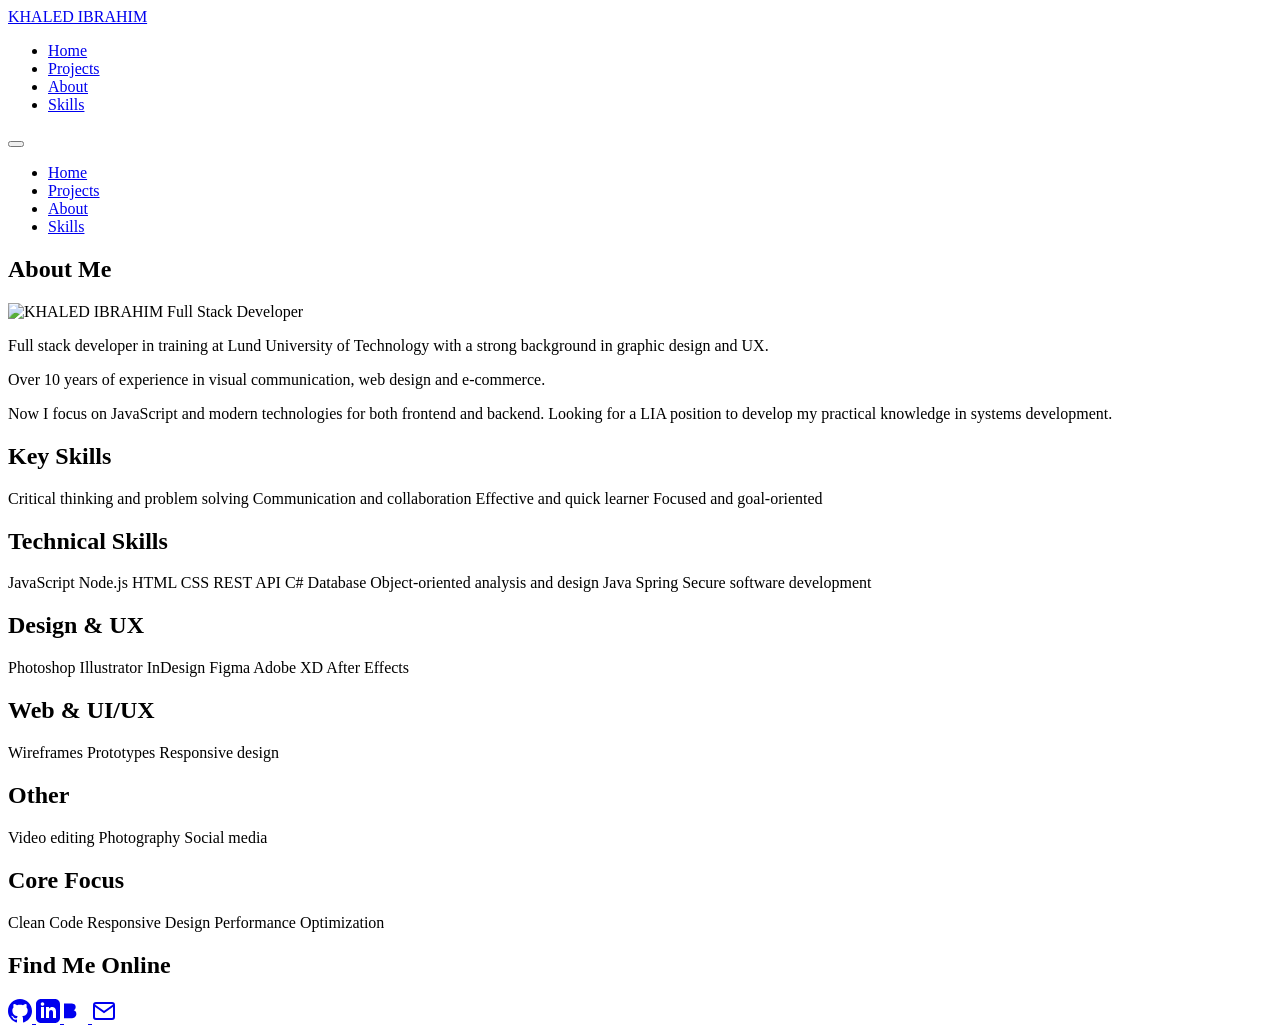
==== about.html @ cddbf92d "Add about.html with personal information" ====
<!DOCTYPE html>
<html lang="en">
<head>
  <meta charset="UTF-8" />
  <meta name="viewport" content="width=device-width, initial-scale=1.0" />
  <meta name="theme-color" content="#faf8f5" />
  <title>About | KHALED IBRAHIM</title>
  <meta name="description" content="Learn more about KHALED IBRAHIM, the creator behind the content." />
  <link rel="preconnect" href="https://fonts.googleapis.com" />
  <link rel="preconnect" href="https://fonts.gstatic.com" crossorigin />
  <link href="https://fonts.googleapis.com/css2?family=DM+Sans:wght@400;500;600;700&family=DM+Serif+Display&display=swap" rel="stylesheet" />
  <link rel="stylesheet" href="css/styles.css" />
</head>
<body>

  <header class="header">
    <nav class="container header__inner">
      <a href="index.html" class="header__logo font-serif">KHALED IBRAHIM</a>

    <!-- Desktop nav -->
<ul class="nav-desktop">
  <li><a href="index.html">Home</a></li>
  <li><a href="projects.html" class="active">Projects</a></li>
  <li><a href="about.html">About</a></li>
  <li><a href="skills.html">Skills</a></li>
</ul>

      <button class="hamburger" id="hamburger" aria-label="Open menu" aria-expanded="false">
        <span></span><span></span><span></span>
      </button>
    </nav>
    <div class="mobile-menu" id="mobile-menu">
     <!-- Mobile menu -->
<ul class="mobile-menu__list">
  <li><a href="index.html">Home</a></li>
  <li><a href="projects.html"class="active">Projects</a></li>
  <li><a href="about.html">About</a></li>
  <li><a href="skills.html">Skills</a></li>
</ul>
    </div>
  </header>

  <main>
    <section class="about-section">
      <div class="container">

        <header class="page-header">
          <h1 class="page-header__title font-serif">About Me</h1>
        </header>

        <div class="about__content">
          
          <div class="about__photo">
            <img src="images/about-photo.jpg" alt="KHALED IBRAHIM Full Stack Developer" />
          </div>

          <div class="about__bio">

            <p>
              Full stack developer in training at Lund University of Technology with a strong background in graphic design and UX.
            </p>

            <p>
              Over 10 years of experience in visual communication, web design and e-commerce.
            </p>

            <p>
              Now I focus on JavaScript and modern technologies for both frontend and backend. Looking for a LIA position to develop my practical knowledge in systems development.
            </p>

            <h2 class="about__label">Key Skills</h2>
            <div class="about__tags">
              <span class="about__tag">Critical thinking and problem solving</span>
              <span class="about__tag">Communication and collaboration</span>
              <span class="about__tag">Effective and quick learner</span>
              <span class="about__tag">Focused and goal-oriented</span>
            </div>

            <h2 class="about__label">Technical Skills</h2>
            <div class="about__tags">
              <span class="about__tag">JavaScript</span>
              <span class="about__tag">Node.js</span>
              <span class="about__tag">HTML</span>
              <span class="about__tag">CSS</span>
              <span class="about__tag">REST API</span>
              <span class="about__tag">C#</span>
              <span class="about__tag">Database</span>
              <span class="about__tag">Object-oriented analysis and design</span>
              <span class="about__tag">Java Spring</span>
              <span class="about__tag">Secure software development</span>
            </div>

            <h2 class="about__label">Design & UX</h2>
            <div class="about__tags">
              <span class="about__tag">Photoshop</span>
              <span class="about__tag">Illustrator</span>
              <span class="about__tag">InDesign</span>
              <span class="about__tag">Figma</span>
              <span class="about__tag">Adobe XD</span>
              <span class="about__tag">After Effects</span>
            </div>

            <h2 class="about__label">Web & UI/UX</h2>
            <div class="about__tags">
              <span class="about__tag">Wireframes</span>
              <span class="about__tag">Prototypes</span>
              <span class="about__tag">Responsive design</span>
            </div>

            <h2 class="about__label">Other</h2>
            <div class="about__tags">
              <span class="about__tag">Video editing</span>
              <span class="about__tag">Photography</span>
              <span class="about__tag">Social media</span>
            </div>

            <h2 class="about__label">Core Focus</h2>
            <div class="about__tags">
              <span class="about__tag">Clean Code</span>
              <span class="about__tag">Responsive Design</span>
              <span class="about__tag">Performance Optimization</span>
            </div>

            <h2 class="about__label">Find Me Online</h2>

            <div class="social-links">
              
              <!-- GitHub -->
              <a href="https://github.com/Kheldawy" target="_blank" rel="noopener noreferrer" aria-label="GitHub">
                <!-- SVG kept exactly as provided -->
                <svg width="24" height="24" viewBox="0 0 24 24" fill="currentColor">
                  <path d="M12 0c-6.626 0-12 5.373-12 12 0 5.302 3.438 9.8 8.207 11.387.599.111.793-.261.793-.577v-2.234c-3.338.726-4.033-1.416-4.033-1.416-.546-1.387-1.333-1.756-1.333-1.756-1.089-.745.083-.729.083-.729 1.205.084 1.839 1.237 1.839 1.237 1.07 1.834 2.807 1.304 3.492.997.107-.775.418-1.305.762-1.604-2.665-.305-5.467-1.334-5.467-5.931 0-1.311.469-2.381 1.236-3.221-.124-.303-.535-1.524.117-3.176 0 0 1.008-.322 3.301 1.23.957-.266 1.983-.399 3.003-.404 1.02.005 2.047.138 3.006.404 2.291-1.552 3.297-1.23 3.297-1.23.653 1.653.242 2.874.118 3.176.77.84 1.235 1.911 1.235 3.221 0 4.609-2.807 5.624-5.479 5.921.43.372.823 1.102.823 2.222v3.293c0 .319.192.694.801.576 4.765-1.589 8.199-6.086 8.199-11.386 0-6.627-5.373-12-12-12z"/>
                </svg>
              </a>

              <!-- LinkedIn -->
              <a href="https://www.linkedin.com/in/khaled-abdo/" target="_blank" rel="noopener noreferrer" aria-label="LinkedIn">
                <svg width="24" height="24" viewBox="0 0 24 24" fill="currentColor">
                  <path d="M19 0h-14c-2.761 0-5 2.239-5 5v14c0 2.761 2.239 5 5 5h14c2.762 0 5-2.239 5-5v-14c0-2.761-2.238-5-5-5zm-11 19h-3v-11h3v11zm-1.5-12.268c-.966 0-1.75-.79-1.75-1.764s.784-1.764 1.75-1.764 1.75.79 1.75 1.764-.783 1.764-1.75 1.764zm13.5 12.268h-3v-5.604c0-3.368-4-3.113-4 0v5.604h-3v-11h3v1.765c1.396-2.586 7-2.777 7 2.476v6.759z"/>
                </svg>
              </a>

              <!-- Behance -->
              <a href="https://www.behance.net/km911" target="_blank" rel="noopener noreferrer" aria-label="Behance">
                <svg width="24" height="24" fill="currentColor" viewBox="0 0 16 16">
                  <path d="M4.654 3c.461 0 .887.035 1.278.14.39.07.711.216.996.391s.497.426.641.747c.14.32.216.711.216 1.137 0 .496-.106.922-.356 1.242-.215.32-.566.606-.997.817.606.176 1.067.496 1.348.922s.461.957.461 1.563c0 .496-.105.922-.285 1.278a2.3 2.3 0 0 1-.782.887c-.32.215-.711.39-1.137.496a5.3 5.3 0 0 1-1.278.176L0 12.803V3z"/>
                </svg>
              </a>

              <!-- Email -->
              <a href="mailto:khaled.abdo11@gmail.com" aria-label="Email">
                <svg width="24" height="24" viewBox="0 0 24 24" fill="none" stroke="currentColor" stroke-width="2">
                  <path d="M4 4h16c1.1 0 2 .9 2 2v12c0 1.1-.9 2-2 2H4c-1.1 0-2-.9-2-2V6c0-1.1.9-2 2-2z"></path>
                  <polyline points="22,6 12,13 2,6"></polyline>
                </svg>
              </a>

            </div>

          </div>
        </div>

      </div>
    </section>
  </main>

  <script src="js/main.js"></script>
</body>
</html>
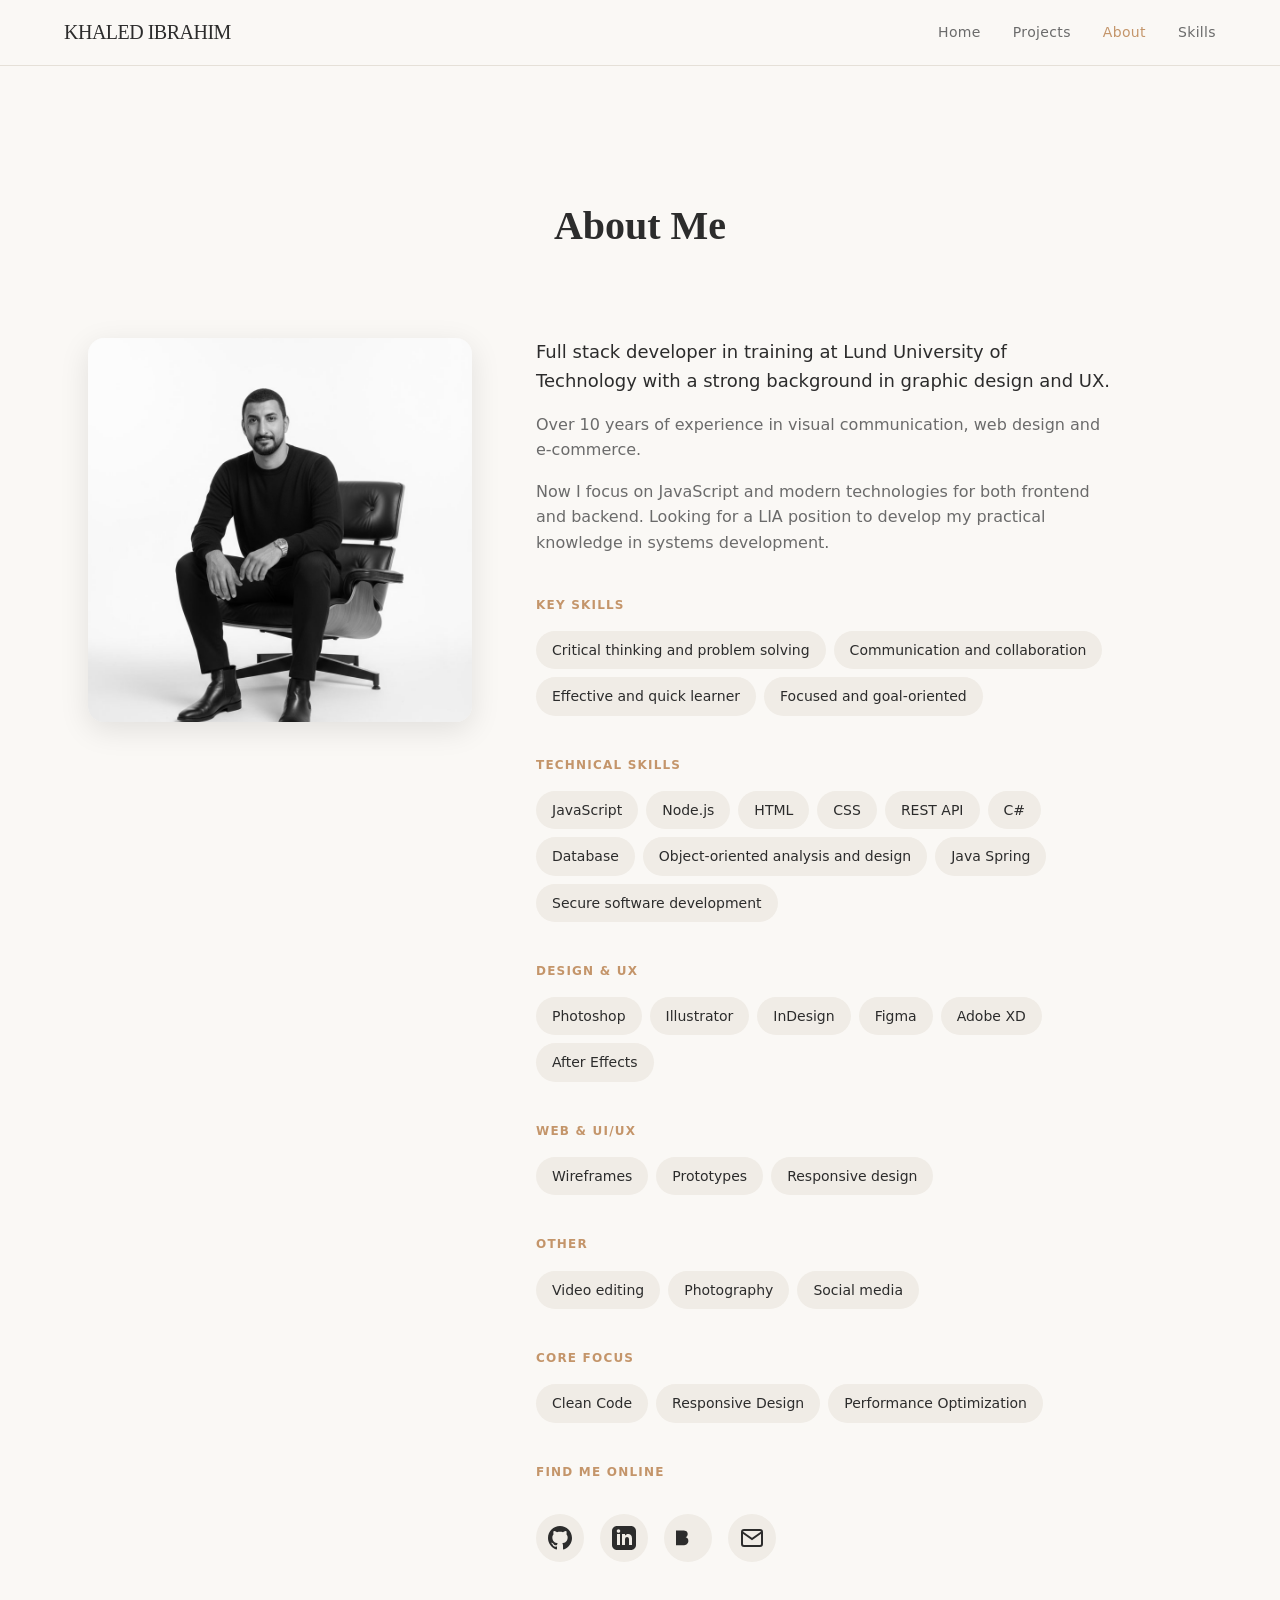
==== commit 2e5602f2: "Initial commit from local portfolio" ====
--- a/about.html
+++ b/about.html
@@ -166,4 +166,4 @@
 
   <script src="js/main.js"></script>
 </body>
-</html>
+</html>
--- a/css/styles.css
+++ b/css/styles.css
@@ -0,0 +1,845 @@
+/* ============================
+   CSS Custom Properties
+   ============================ */
+   :root {
+    --bg: #faf8f5;
+    --fg: #2c2c2c;
+    --card: #ffffff;
+    --card-fg: #2c2c2c;
+    --primary: #2c2c2c;
+    --primary-fg: #faf8f5;
+    --secondary: #f0ece6;
+    --secondary-fg: #2c2c2c;
+    --muted: #6b6b6b;
+    --accent: #c4956a;
+    --accent-fg: #ffffff;
+    --border: #e5e0d8;
+    --radius: 0.75rem;
+    --font-sans: 'DM Sans', system-ui, -apple-system, sans-serif;
+    --font-serif: 'DM Serif Display', Georgia, serif;
+  }
+  
+  /* ============================
+     Reset & Base
+     ============================ */
+  *,
+  *::before,
+  *::after {
+    margin: 0;
+    padding: 0;
+    box-sizing: border-box;
+  }
+  
+  html {
+    scroll-behavior: smooth;
+    -webkit-text-size-adjust: 100%;
+  }
+  
+  body {
+    font-family: var(--font-sans);
+    background: var(--bg);
+    color: var(--fg);
+    line-height: 1.6;
+    -webkit-font-smoothing: antialiased;
+    -moz-osx-font-smoothing: grayscale;
+  }
+  
+  img {
+    display: block;
+    max-width: 100%;
+    height: auto;
+  }
+  
+  a {
+    color: inherit;
+    text-decoration: none;
+  }
+  
+  button {
+    font-family: inherit;
+    cursor: pointer;
+    border: none;
+    background: none;
+  }
+  
+  ul, ol {
+    list-style: none;
+  }
+  
+  /* ============================
+     Typography
+     ============================ */
+  .font-serif {
+    font-family: var(--font-serif);
+  }
+  
+  .text-balance {
+    text-wrap: balance;
+  }
+  
+  /* ============================
+     Layout Utilities
+     ============================ */
+  .container {
+    width: 100%;
+    max-width: 1152px;
+    margin: 0 auto;
+    padding: 0 1.5rem;
+  }
+  
+  .sr-only {
+    position: absolute;
+    width: 1px;
+    height: 1px;
+    padding: 0;
+    margin: -1px;
+    overflow: hidden;
+    clip: rect(0, 0, 0, 0);
+    white-space: nowrap;
+    border-width: 0;
+  }
+  
+  /* ============================
+     Header / Navbar
+     ============================ */
+  .header {
+    position: sticky;
+    top: 0;
+    z-index: 50;
+    background: rgba(250, 248, 245, 0.92);
+    backdrop-filter: blur(12px);
+    -webkit-backdrop-filter: blur(12px);
+    border-bottom: 1px solid var(--border);
+  }
+  
+  .header__inner {
+    display: flex;
+    align-items: center;
+    justify-content: space-between;
+    padding: 1rem 0;
+  }
+  
+  .header__logo {
+    font-family: var(--font-serif);
+    font-size: 1.25rem;
+    letter-spacing: -0.025em;
+    color: var(--fg);
+    transition: opacity 0.2s;
+  }
+  
+  .header__logo:hover {
+    opacity: 0.7;
+  }
+  
+  .nav-desktop {
+    display: none;
+    align-items: center;
+    gap: 2rem;
+  }
+  
+  .nav-desktop a {
+    font-size: 0.875rem;
+    font-weight: 500;
+    letter-spacing: 0.025em;
+    color: var(--muted);
+    transition: color 0.2s;
+  }
+  
+  .nav-desktop a:hover,
+  .nav-desktop a.active {
+    color: var(--accent);
+  }
+  
+  /* Hamburger */
+  .hamburger {
+    display: flex;
+    flex-direction: column;
+    gap: 6px;
+    padding: 4px;
+  }
+  
+  .hamburger span {
+    display: block;
+    width: 24px;
+    height: 2px;
+    background: var(--fg);
+    transition: all 0.3s;
+    border-radius: 2px;
+  }
+  
+  .hamburger.open span:nth-child(1) {
+    transform: translateY(8px) rotate(45deg);
+  }
+  
+  .hamburger.open span:nth-child(2) {
+    opacity: 0;
+  }
+  
+  .hamburger.open span:nth-child(3) {
+    transform: translateY(-8px) rotate(-45deg);
+  }
+  
+  /* Mobile menu */
+  .mobile-menu {
+    max-height: 0;
+    overflow: hidden;
+    transition: max-height 0.3s ease, border-color 0.3s;
+    border-bottom: 1px solid transparent;
+    background: var(--bg);
+  }
+  
+  .mobile-menu.open {
+    max-height: 320px;
+    border-bottom-color: var(--border);
+  }
+  
+  .mobile-menu__list {
+    display: flex;
+    flex-direction: column;
+    gap: 0.25rem;
+    padding: 0 1.5rem 1.5rem;
+  }
+  
+  .mobile-menu__list a {
+    display: block;
+    padding: 0.75rem 1rem;
+    border-radius: 0.5rem;
+    font-size: 0.875rem;
+    font-weight: 500;
+    color: var(--muted);
+    transition: all 0.2s;
+  }
+  
+  .mobile-menu__list a:hover,
+  .mobile-menu__list a.active {
+    background: var(--secondary);
+    color: var(--accent);
+  }
+  
+  /* ============================
+     Hero Section
+     ============================ */
+  .hero {
+    padding: 5rem 0;
+  }
+  
+  .hero__inner {
+    display: flex;
+    flex-direction: column;
+    align-items: center;
+    gap: 3rem;
+  }
+  
+  .hero__text {
+    text-align: center;
+    flex: 1;
+  }
+  
+  .hero__title {
+    font-family: var(--font-serif);
+    font-size: 2.5rem;
+    line-height: 1.15;
+    color: var(--fg);
+    text-wrap: balance;
+  }
+  
+  .hero__desc {
+    margin-top: 1.5rem;
+    max-width: 32rem;
+    font-size: 1.125rem;
+    line-height: 1.7;
+    color: var(--muted);
+    margin-left: auto;
+    margin-right: auto;
+  }
+  
+  .hero__actions {
+    display: flex;
+    flex-wrap: wrap;
+    align-items: center;
+    justify-content: center;
+    gap: 1rem;
+    margin-top: 2rem;
+  }
+  
+  .hero__portrait {
+    position: relative;
+    flex-shrink: 0;
+  }
+  
+  .hero__portrait img {
+    width: 320px;
+    height: 320px;
+    object-fit: cover;
+    border-radius: 1rem;
+    box-shadow: 0 20px 40px rgba(0, 0, 0, 0.1);
+  }
+  
+  .hero__portrait-accent {
+    position: absolute;
+    bottom: -1rem;
+    right: -1rem;
+    width: 320px;
+    height: 320px;
+    border-radius: 1rem;
+    background: rgba(196, 149, 106, 0.2);
+    z-index: -1;
+  }
+  
+  /* ============================
+     Buttons
+     ============================ */
+  .btn {
+    display: inline-flex;
+    align-items: center;
+    gap: 0.5rem;
+    padding: 0.875rem 1.75rem;
+    font-size: 0.875rem;
+    font-weight: 600;
+    border-radius: 999px;
+    transition: all 0.2s;
+  }
+  
+  .btn--primary {
+    background: var(--primary);
+    color: var(--primary-fg);
+  }
+  
+  .btn--primary:hover {
+    transform: scale(1.05);
+  }
+  
+  .btn--outline {
+    background: var(--card);
+    color: var(--fg);
+    border: 1px solid var(--border);
+  }
+  
+  .btn--outline:hover {
+    background: var(--secondary);
+  }
+  
+  .btn--accent {
+    background: var(--accent);
+    color: var(--accent-fg);
+  }
+  
+  .btn--accent:hover {
+    transform: scale(1.05);
+  }
+  
+  /* ============================
+     Featured / Projects Section
+     ============================ */
+  .featured {
+    background: rgba(240, 236, 230, 0.4);
+    padding: 5rem 0;
+  }
+  
+  .featured__header {
+    display: flex;
+    align-items: flex-end;
+    justify-content: space-between;
+    flex-wrap: wrap;
+    gap: 1rem;
+  }
+  
+  .featured__title {
+    font-family: var(--font-serif);
+    font-size: 1.875rem;
+    color: var(--fg);
+    text-wrap: balance;
+  }
+  
+  .featured__link {
+    display: inline-flex;
+    align-items: center;
+    gap: 0.25rem;
+    font-size: 0.875rem;
+    font-weight: 500;
+    color: var(--accent);
+  }
+  
+  .featured__link:hover {
+    opacity: 0.8;
+  }
+  
+  .featured__link svg {
+    width: 16px;
+    height: 16px;
+    transition: transform 0.2s;
+  }
+  
+  .featured__link:hover svg {
+    transform: translateX(4px);
+  }
+  
+  .featured__grid,
+  .projects-grid {
+    display: grid;
+    gap: 2rem;
+    margin-top: 2.5rem;
+  }
+  
+  /* Product / Project Card */
+  .product-card,
+  .project-card {
+    display: block;
+    overflow: hidden;
+    border-radius: var(--radius);
+    background: var(--card);
+    box-shadow: 0 1px 3px rgba(0, 0, 0, 0.06);
+    transition: box-shadow 0.3s, transform 0.3s;
+    cursor: pointer;
+  }
+  
+  .product-card:hover,
+  .project-card:hover {
+    box-shadow: 0 8px 30px rgba(0, 0, 0, 0.1);
+    transform: translateY(-4px);
+  }
+  
+  .product-card__image,
+  .project-card__image {
+    position: relative;
+    aspect-ratio: 4 / 3;
+    overflow: hidden;
+  }
+  
+  .product-card__image img,
+  .project-card__image img {
+    width: 100%;
+    height: 100%;
+    object-fit: cover;
+    transition: transform 0.5s;
+  }
+  
+  .product-card:hover .product-card__image img,
+  .project-card:hover .project-card__image img {
+    transform: scale(1.05);
+  }
+  
+  .product-card__body {
+    padding: 1.25rem;
+  }
+  
+  .product-card__name,
+  .project-card__name {
+    font-size: 1rem;
+    font-weight: 600;
+    color: var(--card-fg);
+  }
+  
+  .project-card__desc,
+  .product-card__desc {
+    font-size: 0.875rem;
+    color: var(--muted);
+    line-height: 1.6;
+    margin-top: 0.5rem;
+  }
+  
+  /* Project-specific */
+  .project-tech {
+    display: flex;
+    flex-wrap: wrap;
+    gap: 0.5rem;
+    margin: 1rem 0;
+  }
+  
+  .tech-tag {
+    padding: 0.35rem 0.85rem;
+    font-size: 0.75rem;
+    background: var(--secondary);
+    color: var(--secondary-fg);
+    border-radius: 999px;
+  }
+  
+  .project-links {
+    margin-top: 1rem;
+  }
+  
+  .project-link {
+    display: inline-flex;
+    align-items: center;
+    gap: 0.4rem;
+    color: var(--accent);
+    font-weight: 500;
+    font-size: 0.9rem;
+  }
+  
+  .project-link:hover {
+    text-decoration: underline;
+  }
+  
+  /* ============================
+     Page Header
+     ============================ */
+  .page-header {
+    text-align: center;
+    padding: 4rem 0 2rem;
+  }
+  
+  .page-header__title {
+    font-family: var(--font-serif);
+    font-size: 2.5rem;
+    color: var(--fg);
+  }
+  
+  .page-header__desc {
+    max-width: 32rem;
+    margin: 1rem auto 0;
+    font-size: 1rem;
+    color: var(--muted);
+    line-height: 1.6;
+  }
+  
+  /* ============================
+     Filters
+     ============================ */
+  .project-filters {
+    display: flex;
+    flex-wrap: wrap;
+    justify-content: center;
+    gap: 0.75rem;
+    margin: 2rem 0 2.5rem;
+  }
+  
+  .filter-btn {
+    padding: 0.5rem 1.25rem;
+    font-size: 0.875rem;
+    font-weight: 500;
+    border-radius: 999px;
+    background: var(--secondary);
+    color: var(--secondary-fg);
+    transition: all 0.2s;
+  }
+  
+  .filter-btn:hover {
+    background: var(--border);
+  }
+  
+  .filter-btn.active {
+    background: var(--primary);
+    color: var(--primary-fg);
+  }
+  
+  /* ============================
+     Skills Section
+     ============================ */
+  .skills-section {
+    padding: 5rem 0;
+    background: var(--bg);
+  }
+  
+  .skills-grid {
+    display: grid;
+    gap: 2.5rem;
+    margin-top: 2rem;
+  }
+  
+  .skill-category {
+    background: var(--card);
+    border-radius: var(--radius);
+    padding: 1.75rem;
+    box-shadow: 0 1px 3px rgba(0,0,0,0.06);
+    transition: box-shadow 0.3s;
+  }
+  
+  .skill-category:hover {
+    box-shadow: 0 8px 30px rgba(0,0,0,0.1);
+  }
+  
+  .category-title {
+    font-family: var(--font-serif);
+    font-size: 1.5rem;
+    color: var(--fg);
+    margin-bottom: 1.5rem;
+    text-align: center;
+  }
+  
+  .skill-list {
+    display: flex;
+    flex-direction: column;
+    gap: 1.25rem;
+  }
+  
+  .skill-item {
+    display: flex;
+    flex-direction: column;
+    gap: 0.5rem;
+  }
+  
+  .skill-info {
+    display: flex;
+    justify-content: space-between;
+    align-items: center;
+    font-size: 0.95rem;
+  }
+  
+  .skill-name {
+    font-weight: 600;
+    color: var(--fg);
+  }
+  
+  .skill-level {
+    font-size: 0.85rem;
+    color: var(--muted);
+    font-weight: 500;
+  }
+  
+  .skill-bar {
+    height: 10px;
+    background: var(--secondary);
+    border-radius: 999px;
+    overflow: hidden;
+  }
+  
+  .skill-progress {
+    height: 100%;
+    background: linear-gradient(90deg, var(--accent), #e0b070);
+    border-radius: 999px;
+    transition: width 1.2s ease-out;
+  }
+  
+  /* ============================
+     Support Section
+     ============================ */
+  .support {
+    padding: 5rem 0;
+  }
+  
+  .support__card {
+    max-width: 40rem;
+    margin: 0 auto;
+    padding: 3.5rem 2rem;
+    border-radius: 1rem;
+    background: var(--primary);
+    color: var(--primary-fg);
+    text-align: center;
+  }
+  
+  .support__title {
+    font-family: var(--font-serif);
+    font-size: 1.875rem;
+    text-wrap: balance;
+  }
+  
+  .support__desc {
+    max-width: 28rem;
+    margin: 1rem auto 0;
+    font-size: 1rem;
+    line-height: 1.6;
+    opacity: 0.8;
+  }
+  
+  .support__btn {
+    margin-top: 2rem;
+  }
+  
+  /* ============================
+     About Section
+     ============================ */
+  .about-section {
+    padding: 4rem 0 5rem;
+  }
+  
+  .about__content {
+    display: flex;
+    flex-direction: column;
+    align-items: center;
+    gap: 3rem;
+    margin-top: 3rem;
+  }
+  
+  .about__photo img {
+    width: 288px;
+    height: 288px;
+    object-fit: cover;
+    border-radius: 1rem;
+    box-shadow: 0 8px 30px rgba(0, 0, 0, 0.1);
+  }
+  
+  .about__bio {
+    max-width: 36rem;
+  }
+  
+  .about__bio p:first-child {
+    font-size: 1.125rem;
+    color: var(--fg);
+  }
+  
+  .about__bio p + p {
+    margin-top: 1rem;
+    color: var(--muted);
+  }
+  
+  .about__label {
+    font-size: 0.75rem;
+    font-weight: 600;
+    text-transform: uppercase;
+    letter-spacing: 0.1em;
+    color: var(--accent);
+    margin-top: 2.5rem;
+  }
+  
+  .about__tags {
+    display: flex;
+    flex-wrap: wrap;
+    gap: 0.5rem;
+    margin-top: 1rem;
+  }
+  
+  .about__tag {
+    padding: 0.5rem 1rem;
+    border-radius: 999px;
+    background: var(--secondary);
+    color: var(--secondary-fg);
+    font-size: 0.875rem;
+  }
+  
+  /* Social links in about */
+  .social-links {
+    display: flex;
+    flex-wrap: wrap;
+    gap: 1rem;
+    margin-top: 2rem;
+  }
+  
+  .social-links a {
+    width: 48px;
+    height: 48px;
+    display: flex;
+    align-items: center;
+    justify-content: center;
+    border-radius: 50%;
+    background: var(--secondary);
+    color: var(--fg);
+    transition: all 0.2s;
+  }
+  
+  .social-links a:hover {
+    background: var(--accent);
+    color: white;
+    transform: translateY(-2px);
+  }
+  
+  /* ============================
+     Footer
+     ============================ */
+  .footer {
+    border-top: 1px solid var(--border);
+    background: rgba(240, 236, 230, 0.5);
+  }
+  
+  .footer__inner {
+    display: flex;
+    flex-direction: column;
+    align-items: center;
+    gap: 1.5rem;
+    padding: 3rem 0;
+  }
+  
+  .footer__logo {
+    font-family: var(--font-serif);
+    font-size: 1.125rem;
+    color: var(--fg);
+  }
+  
+  .footer__tagline {
+    font-size: 0.875rem;
+    color: var(--muted);
+  }
+  
+  .footer__nav {
+    display: flex;
+    flex-wrap: wrap;
+    justify-content: center;
+    gap: 1.5rem;
+  }
+  
+  .footer__nav a {
+    font-size: 0.875rem;
+    color: var(--muted);
+  }
+  
+  .footer__nav a:hover {
+    color: var(--fg);
+  }
+  
+  .footer__copy {
+    font-size: 0.75rem;
+    color: var(--muted);
+  }
+  
+  /* ============================
+     Responsive
+     ============================ */
+  @media (min-width: 640px) {
+    .featured__grid,
+    .projects-grid,
+    .skills-grid {
+      grid-template-columns: repeat(2, 1fr);
+    }
+  }
+  
+  @media (min-width: 768px) {
+    .nav-desktop {
+      display: flex;
+    }
+    .hamburger,
+    .mobile-menu.open ~ .mobile-menu {
+      display: none;
+    }
+    .hero {
+      padding: 7rem 0;
+    }
+    .hero__inner {
+      flex-direction: row;
+      text-align: left;
+    }
+    .hero__actions {
+      justify-content: flex-start;
+    }
+    .hero__portrait img,
+    .hero__portrait-accent {
+      width: 384px;
+      height: 384px;
+    }
+    .about__content {
+      flex-direction: row;
+      align-items: flex-start;
+      gap: 4rem;
+    }
+    .about__photo img {
+      width: 320px;
+      height: 320px;
+    }
+    .footer__inner {
+      flex-direction: row;
+      justify-content: space-between;
+      text-align: left;
+    }
+  }
+  
+  @media (min-width: 1024px) {
+    .featured__grid,
+    .projects-grid,
+    .skills-grid {
+      grid-template-columns: repeat(3, 1fr);
+    }
+    .hero__title {
+      font-size: 3.75rem;
+    }
+    .hero__portrait img,
+    .hero__portrait-accent {
+      width: 448px;
+      height: 448px;
+    }
+    .about__photo img {
+      width: 384px;
+      height: 384px;
+    }
+    .skills-grid {
+      grid-template-columns: repeat(4, 1fr);
+    }
+  }
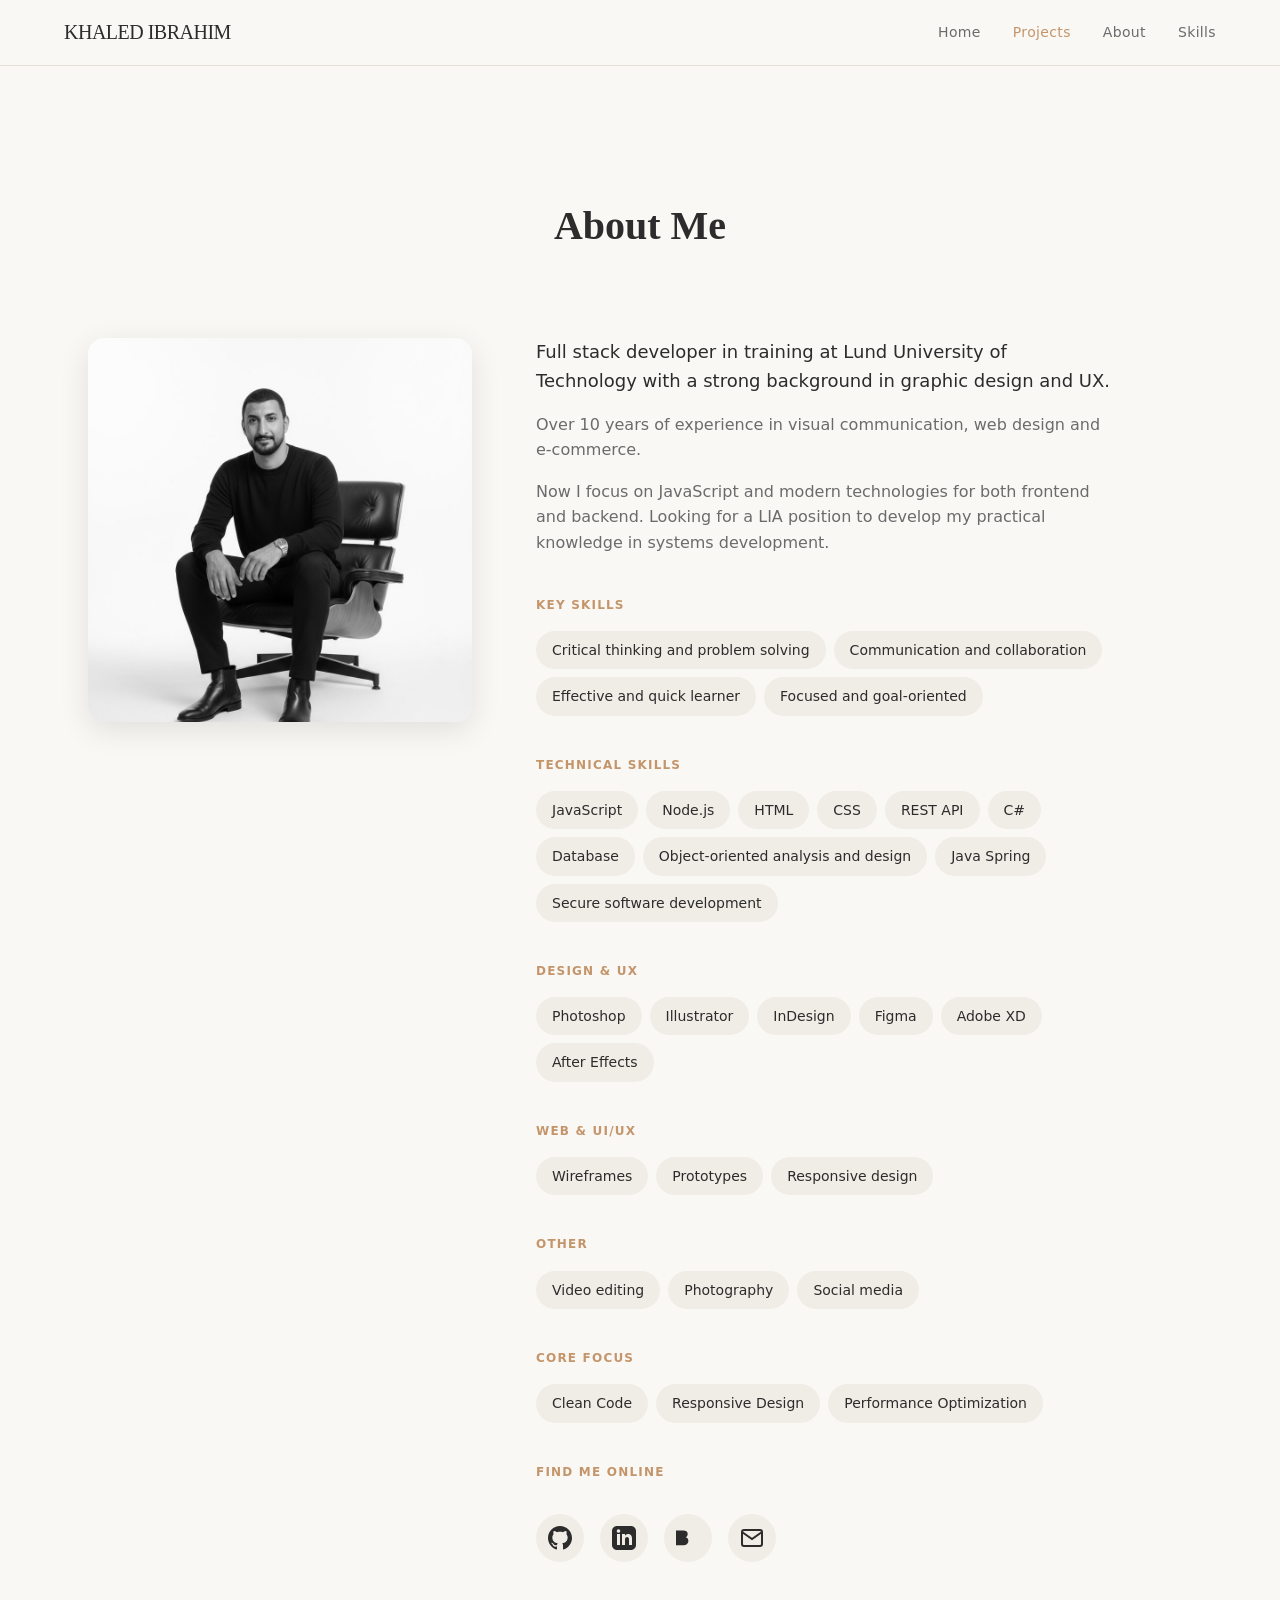
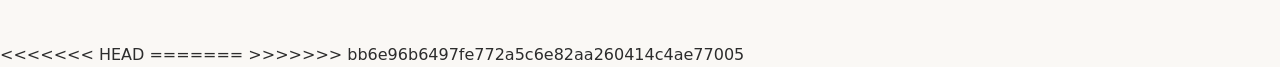
==== commit 297202fb: "Resolved merge confilicts" ====
--- a/about.html
+++ b/about.html
@@ -166,4 +166,8 @@
 
   <script src="js/main.js"></script>
 </body>
-</html>+<<<<<<< HEAD
+</html>
+=======
+</html>
+>>>>>>> bb6e96b6497fe772a5c6e82aa260414c4ae77005
--- a/css/styles.css
+++ b/css/styles.css
@@ -842,4 +842,8 @@
     .skills-grid {
       grid-template-columns: repeat(4, 1fr);
     }
-  }+<<<<<<< HEAD
+  }
+=======
+  }
+>>>>>>> bb6e96b6497fe772a5c6e82aa260414c4ae77005
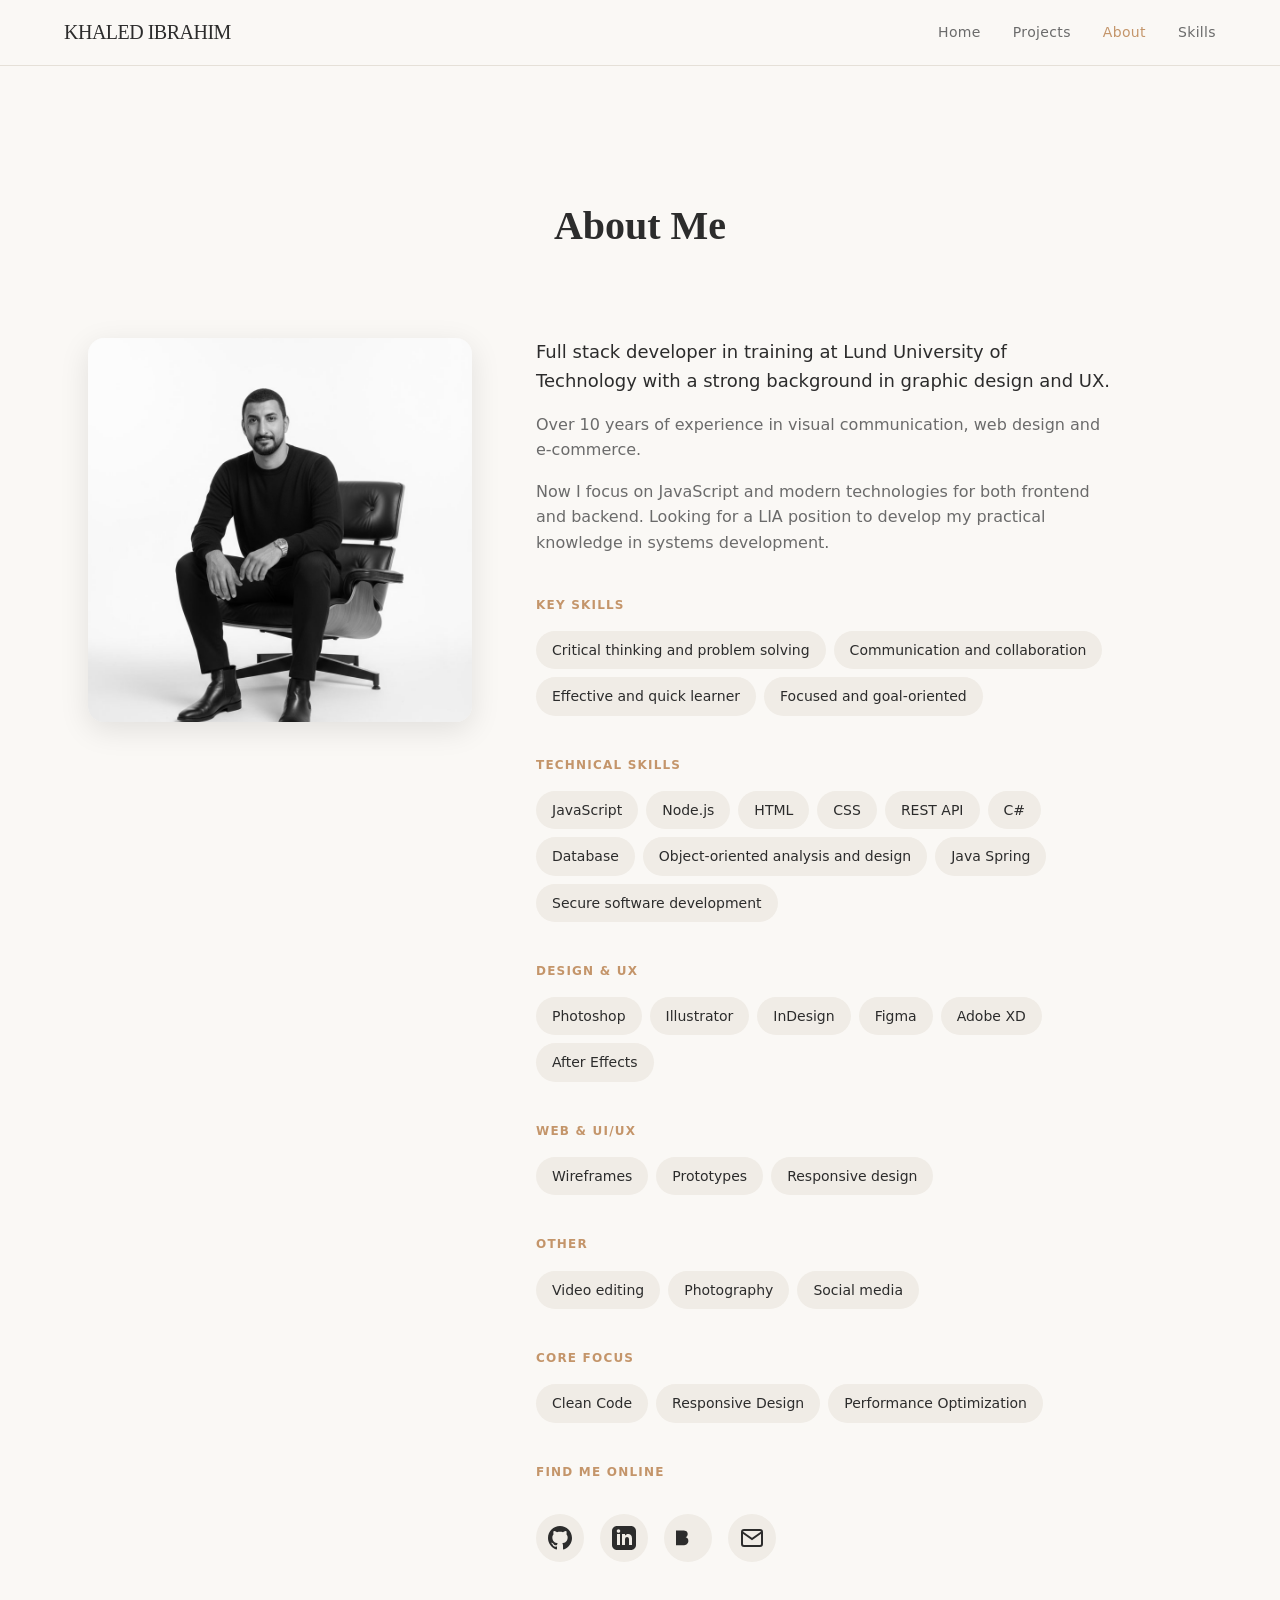
==== commit 137f46a1: "Improve navbar responsiveness and update project pages layout" ====
--- a/about.html
+++ b/about.html
@@ -165,9 +165,4 @@
   </main>
 
   <script src="js/main.js"></script>
-</body>
-<<<<<<< HEAD
-</html>
-=======
-</html>
->>>>>>> bb6e96b6497fe772a5c6e82aa260414c4ae77005
+</body>
--- a/css/styles.css
+++ b/css/styles.css
@@ -842,8 +842,4 @@
     .skills-grid {
       grid-template-columns: repeat(4, 1fr);
     }
-<<<<<<< HEAD
-  }
-=======
-  }
->>>>>>> bb6e96b6497fe772a5c6e82aa260414c4ae77005
+  }
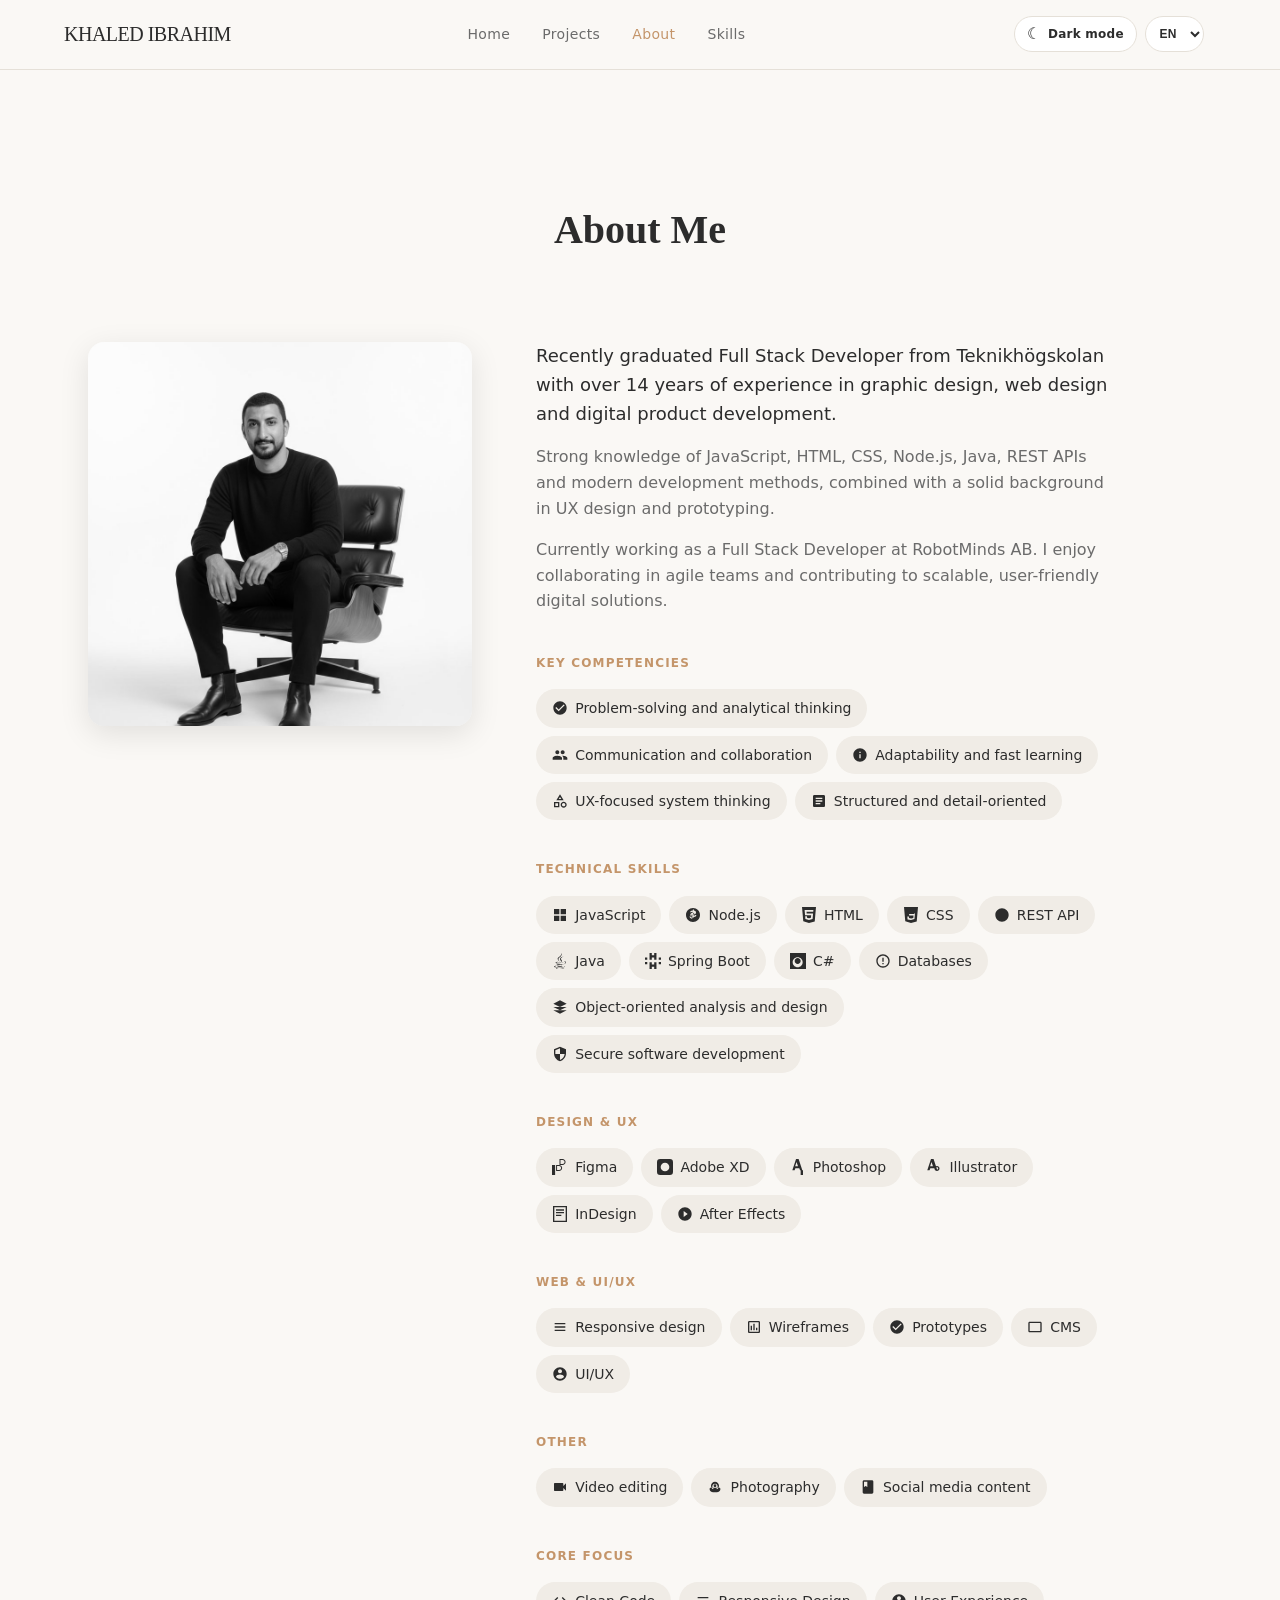
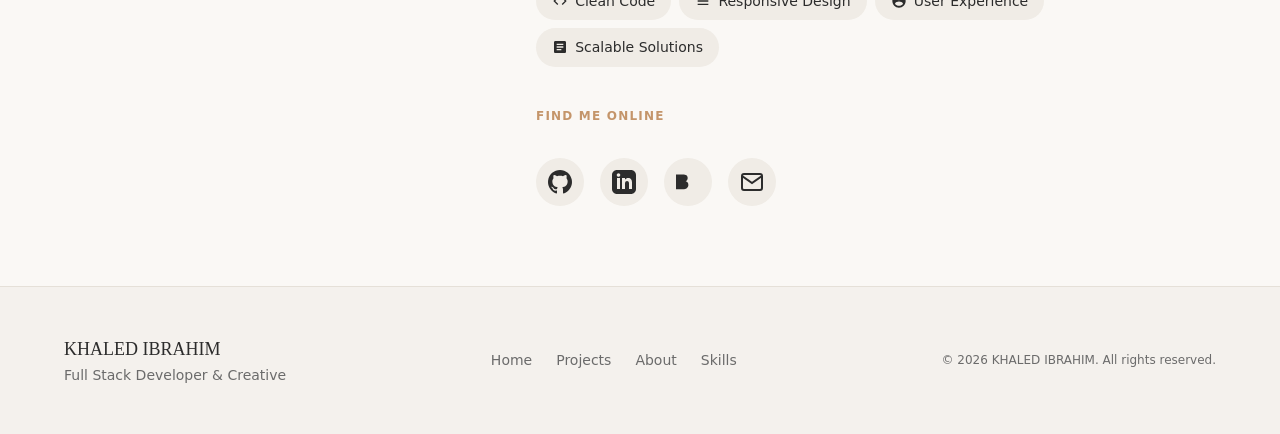
==== commit 5e0c704f: "Upadate my profile and add new feaches" ====
--- a/about.html
+++ b/about.html
@@ -5,10 +5,18 @@
   <meta name="viewport" content="width=device-width, initial-scale=1.0" />
   <meta name="theme-color" content="#faf8f5" />
   <title>About | KHALED IBRAHIM</title>
-  <meta name="description" content="Learn more about KHALED IBRAHIM, the creator behind the content." />
+  <meta name="description" content="Learn more about KHALED IBRAHIM, Full Stack Developer graduated from Teknikhögskolan." />
+  <script>
+    (function () {
+      const t = localStorage.getItem('portfolio-theme') ||
+        (window.matchMedia('(prefers-color-scheme: dark)').matches ? 'dark' : 'light');
+      document.documentElement.dataset.theme = t;
+    })();
+  </script>
   <link rel="preconnect" href="https://fonts.googleapis.com" />
   <link rel="preconnect" href="https://fonts.gstatic.com" crossorigin />
   <link href="https://fonts.googleapis.com/css2?family=DM+Sans:wght@400;500;600;700&family=DM+Serif+Display&display=swap" rel="stylesheet" />
+  <link rel="icon" type="image/png" href="images/favicon.png" />
   <link rel="stylesheet" href="css/styles.css" />
 </head>
 <body>
@@ -17,26 +25,39 @@
     <nav class="container header__inner">
       <a href="index.html" class="header__logo font-serif">KHALED IBRAHIM</a>
 
-    <!-- Desktop nav -->
-<ul class="nav-desktop">
-  <li><a href="index.html">Home</a></li>
-  <li><a href="projects.html" class="active">Projects</a></li>
-  <li><a href="about.html">About</a></li>
-  <li><a href="skills.html">Skills</a></li>
-</ul>
+      <ul class="nav-desktop">
+        <li><a href="index.html">Home</a></li>
+        <li><a href="projects.html">Projects</a></li>
+        <li><a href="about.html" class="active">About</a></li>
+        <li><a href="skills.html">Skills</a></li>
+      </ul>
+
+      <div class="header__controls" aria-label="Site preferences">
+        <button class="theme-toggle" id="theme-toggle" type="button" aria-label="Switch to dark mode" aria-pressed="false">
+          <span class="theme-toggle__icon" aria-hidden="true">☾</span>
+          <span class="theme-toggle__label">Dark mode</span>
+        </button>
+        <label class="language-select">
+          <span class="sr-only">Language</span>
+          <select id="language-select" aria-label="Select language">
+            <option value="en">EN</option>
+            <option value="sv">SV</option>
+          </select>
+        </label>
+      </div>
 
       <button class="hamburger" id="hamburger" aria-label="Open menu" aria-expanded="false">
         <span></span><span></span><span></span>
       </button>
     </nav>
+
     <div class="mobile-menu" id="mobile-menu">
-     <!-- Mobile menu -->
-<ul class="mobile-menu__list">
-  <li><a href="index.html">Home</a></li>
-  <li><a href="projects.html"class="active">Projects</a></li>
-  <li><a href="about.html">About</a></li>
-  <li><a href="skills.html">Skills</a></li>
-</ul>
+      <ul class="mobile-menu__list">
+        <li><a href="index.html">Home</a></li>
+        <li><a href="projects.html">Projects</a></li>
+        <li><a href="about.html" class="active">About</a></li>
+        <li><a href="skills.html">Skills</a></li>
+      </ul>
     </div>
   </header>
 
@@ -49,7 +70,7 @@
         </header>
 
         <div class="about__content">
-          
+
           <div class="about__photo">
             <img src="images/about-photo.jpg" alt="KHALED IBRAHIM Full Stack Developer" />
           </div>
@@ -57,104 +78,204 @@
           <div class="about__bio">
 
             <p>
-              Full stack developer in training at Lund University of Technology with a strong background in graphic design and UX.
+              Recently graduated Full Stack Developer from Teknikhögskolan with over 14 years of experience in graphic design, web design and digital product development.
             </p>
 
             <p>
-              Over 10 years of experience in visual communication, web design and e-commerce.
+              Strong knowledge of JavaScript, HTML, CSS, Node.js, Java, REST APIs and modern development methods, combined with a solid background in UX design and prototyping.
             </p>
 
             <p>
-              Now I focus on JavaScript and modern technologies for both frontend and backend. Looking for a LIA position to develop my practical knowledge in systems development.
+              Currently working as a Full Stack Developer at RobotMinds AB. I enjoy collaborating in agile teams and contributing to scalable, user-friendly digital solutions.
             </p>
 
-            <h2 class="about__label">Key Skills</h2>
-            <div class="about__tags">
-              <span class="about__tag">Critical thinking and problem solving</span>
-              <span class="about__tag">Communication and collaboration</span>
-              <span class="about__tag">Effective and quick learner</span>
-              <span class="about__tag">Focused and goal-oriented</span>
-            </div>
-
+            <h2 class="about__label">Key Competencies</h2>
+            <div class="about__tags">
+              <span class="about__tag">
+                <svg viewBox="0 0 24 24" fill="currentColor"><path d="M12 2C6.48 2 2 6.48 2 12s4.48 10 10 10 10-4.48 10-10S17.52 2 12 2zm-2 15l-5-5 1.41-1.41L10 14.17l7.59-7.59L19 8l-9 9z"/></svg>
+                Problem-solving and analytical thinking
+              </span>
+              <span class="about__tag">
+                <svg viewBox="0 0 24 24" fill="currentColor"><path d="M16 11c1.66 0 2.99-1.34 2.99-3S17.66 5 16 5c-1.66 0-3 1.34-3 3s1.34 3 3 3zm-8 0c1.66 0 2.99-1.34 2.99-3S9.66 5 8 5C6.34 5 5 6.34 5 8s1.34 3 3 3zm0 2c-2.33 0-7 1.17-7 3.5V19h14v-2.5c0-2.33-4.67-3.5-7-3.5zm8 0c-.29 0-.62.02-.97.05 1.16.84 1.97 1.97 1.97 3.45V19h6v-2.5c0-2.33-4.67-3.5-7-3.5z"/></svg>
+                Communication and collaboration
+              </span>
+              <span class="about__tag">
+                <svg viewBox="0 0 24 24" fill="currentColor"><path d="M12 2C6.48 2 2 6.48 2 12s4.48 10 10 10 10-4.48 10-10S17.52 2 12 2zm1 15h-2v-6h2v6zm0-8h-2V7h2v2z"/></svg>
+                Adaptability and fast learning
+              </span>
+              <span class="about__tag">
+                <svg viewBox="0 0 24 24" fill="currentColor"><path d="M12 2l-5.5 9h11L12 2zm0 3.84L13.93 9h-3.87L12 5.84zM17.5 13c-2.49 0-4.5 2.01-4.5 4.5s2.01 4.5 4.5 4.5 4.5-2.01 4.5-4.5-2.01-4.5-4.5-4.5zm0 7c-1.38 0-2.5-1.12-2.5-2.5s1.12-2.5 2.5-2.5 2.5 1.12 2.5 2.5-1.12 2.5-2.5 2.5zM3 21.5h8v-8H3v8zm2-6h4v4H5v-4z"/></svg>
+                UX-focused system thinking
+              </span>
+              <span class="about__tag">
+                <svg viewBox="0 0 24 24" fill="currentColor"><path d="M19 3H5c-1.1 0-2 .9-2 2v14c0 1.1.9 2 2 2h14c1.1 0 2-.9 2-2V5c0-1.1-.9-2-2-2zm-5 14H7v-2h7v2zm3-4H7v-2h10v2zm0-4H7V7h10v2z"/></svg>
+                Structured and detail-oriented
+              </span>
+            </div>
+            
             <h2 class="about__label">Technical Skills</h2>
             <div class="about__tags">
-              <span class="about__tag">JavaScript</span>
-              <span class="about__tag">Node.js</span>
-              <span class="about__tag">HTML</span>
-              <span class="about__tag">CSS</span>
-              <span class="about__tag">REST API</span>
-              <span class="about__tag">C#</span>
-              <span class="about__tag">Database</span>
-              <span class="about__tag">Object-oriented analysis and design</span>
-              <span class="about__tag">Java Spring</span>
-              <span class="about__tag">Secure software development</span>
-            </div>
-
+              <span class="about__tag">
+                <svg viewBox="0 0 24 24" fill="currentColor"><path d="M3 3h8v8H3V3zm10 0h8v8h-8V3zM3 13h8v8H3v-8zm10 0h8v8h-8v-8z"/></svg>
+                JavaScript
+              </span>
+              <span class="about__tag">
+                <svg viewBox="0 0 24 24" fill="currentColor"><path d="M12 1.5C6.2 1.5 1.5 6.2 1.5 12S6.2 22.5 12 22.5 22.5 17.8 22.5 12 17.8 1.5 12 1.5zm-1.1 16.2c-2.3-.4-3.9-1.7-4.2-3.4h1.8c.2.9 1.1 1.6 2.4 1.8v1.6zm.1-3.5c-1.8-.3-3-1.2-3-2.6 0-1.6 1.3-2.6 3.4-2.9V7.1c-1.1.2-2.1.6-2.8 1.2l-1-1.3c1-1 2.5-1.6 4.2-1.7v-1.5h1.5v1.5c1.9.2 3.2 1.2 3.2 2.8 0 1.8-1.4 2.8-3.5 3.1v2.1c1.3-.2 2.4-.8 3.1-1.5l1.1 1.2c-1.1 1.1-2.7 1.9-4.5 2.1v1.5h-1.5v-1.5zm1.5-5.4c.9.2 1.4.6 1.4 1.3 0 .7-.5 1.1-1.4 1.3V8.8zm-1.5 5.1c-1-.2-1.5-.7-1.5-1.4 0-.7.5-1.2 1.5-1.4v2.8z"/></svg>
+                Node.js
+              </span>
+              <span class="about__tag">
+                <svg viewBox="0 0 24 24" fill="currentColor"><path d="M1.5 0h21l-1.91 21.563L11.977 24l-8.565-2.438L1.5 0zm7.031 9.75l-.232-2.718 10.059.003.23-2.622L5.412 4.41l.698 8.01h9.126l-.326 3.543-2.91.805-2.955-.81-.188-2.11H6.248l.33 4.171L12 19.351l5.379-1.443.744-8.157H8.531z"/></svg>
+                HTML
+              </span>
+              <span class="about__tag">
+                <svg viewBox="0 0 24 24" fill="currentColor"><path d="M1.5 0h21l-1.91 21.563L11.977 24l-8.564-2.438L1.5 0zm5.704 6.75l-.032-.003 9.662.003-.33 3.75H9.096l.213 2.25h6.5l-.33 3.75-3.25.9-3.25-.9-.213-2.25H6.5l.33 4.5L12 19.5l5.17-1.425.75-8.325H7.204z"/></svg>
+                CSS
+              </span>
+              <span class="about__tag">
+                <svg viewBox="0 0 24 24" fill="currentColor"><path d="M22 12c0-5.523-4.477-10-10-10S2 6.477 2 12s4.477 10 10 10c1.42 0 2.775-.296 4-.832V17.5c0-.828-.672-1.5-1.5-1.5H12v-2h2.5c.828 0 1.5-.672 1.5-1.5V10h-2v1.5c0 .828-.672 1.5-1.5 1.5H10V10H8.5C7.672 10 7 10.672 7 11.5V13H5.5c-.828 0-1.5.672-1.5 1.5V17c0 .828.672 1.5 1.5 1.5H9v2.168A9.96 9.96 0 0 0 12 22c5.523 0 10-4.477 10-10z"/></svg>
+                REST API
+              </span>
+              <span class="about__tag">
+                <svg viewBox="0 0 24 24" fill="currentColor"><path d="M8.851 18.56s-.917.534.653.714c1.902.218 2.874.187 4.969-.211 0 0 .552.346 1.321.646-4.699 2.013-10.633-.118-6.943-1.149M8.276 15.933s-1.028.761.542.924c2.032.209 3.636.227 6.413-.308 0 0 .384.389 1.004.602-5.762 1.688-12.157.13-7.959-1.218M13.116 11.475c1.158 1.333-.304 2.533-.304 2.533s2.939-1.518 1.589-3.418c-1.261-1.774-2.226-2.655 3.007-5.688 0-.001-8.216 2.051-4.292 6.573M19.33 19.504s.68.559-.747.991c-2.712.822-11.288 1.069-13.669.033-.856-.373.75-.89 1.254-.998.527-.114.828-.093.828-.093-.953-.671-6.156 1.317-2.643 1.887 9.58 1.553 17.462-.7 15.0-.82M9.292 13.21s-4.362 1.036-1.544 1.412c1.189.159 3.561.123 5.77-.062 1.806-.152 3.618-.477 3.618-.477s-.637.306-1.098.66c-4.429 1.165-12.986.623-10.522-.568 2.082-1.006 3.776-.965 3.776-.965M17.06 17.007c4.508-2.344 2.424-4.593.97-4.285-.355.075-.514.14-.514.14s.132-.207.385-.297c2.875-1.011 5.083 2.981-.97 4.566 0 0 .073-.066.129-.124M14.006 0s2.494 2.494-2.365 6.33c-3.896 3.077-.888 4.832-.001 6.836-2.274-2.053-3.94-3.858-2.821-5.539 1.642-2.466 6.193-3.66 5.187-7.627M9.74 23.97c2.165.14 5.48-.062 8.837-.945 0 0-.475.242-1.031.528-3.72 1.232-8.663 1.088-11.49-.018-.52-.208.28-.5.28-.5s.3.07.404.035"/></svg>
+                Java
+              </span>
+              <span class="about__tag">
+                <svg viewBox="0 0 24 24" fill="currentColor"><path d="M10.2 0v3.4h3.6V0h3.4v10.2H13.8V6.8h-3.6v3.4H6.8V0h3.4zm0 13.8v3.4h3.6v-3.4h3.4V24H13.8v-3.4h-3.6V24H6.8V13.8h3.4zM0 6.8v3.4h3.4V6.8H0zm0 6.8v3.4h3.4v-3.4H0zM20.6 6.8v3.4H24V6.8h-3.4zm0 6.8v3.4H24v-3.4h-3.4z"/></svg>
+                Spring Boot
+              </span>
+              <span class="about__tag">
+                <svg viewBox="0 0 24 24" fill="currentColor"><path d="M0 0v24h24V0H0zm11.5 21.5c-4.14 0-7.5-3.36-7.5-7.5s3.36-7.5 7.5-7.5 7.5 3.36 7.5 7.5-3.36 7.5-7.5 7.5zM16 12c0-2.48-2.02-4.5-4.5-4.5S7 9.52 7 12s2.02 4.5 4.5 4.5S16 14.48 16 12z"/></svg>
+                C#
+              </span>
+              <span class="about__tag">
+                <svg viewBox="0 0 24 24" fill="currentColor"><path d="M12 2C6.48 2 2 6.48 2 12s4.48 10 10 10 10-4.48 10-10S17.52 2 12 2zm0 18c-4.41 0-8-3.59-8-8s3.59-8 8-8 8 3.59 8 8-3.59 8-8 8zm-1-13h2v6h-2zm0 8h2v2h-2z"/></svg>
+                Databases
+              </span>
+              <span class="about__tag">
+                <svg viewBox="0 0 24 24" fill="currentColor"><path d="M12 2L2 7l10 5 10-5-10-5zM2 17l10 5 10-5M2 12l10 5 10-5"/></svg>
+                Object-oriented analysis and design
+              </span>
+              <span class="about__tag">
+                <svg viewBox="0 0 24 24" fill="currentColor"><path d="M12 1L3 5v6c0 5.55 3.84 10.74 9 12 5.16-1.26 9-6.45 9-12V5l-9-4zm0 10.99h7c-.53 4.12-3.28 7.79-7 8.94V12H5V6.3l7-3.11v8.8z"/></svg>
+                Secure software development
+              </span>
+            </div>
+            
             <h2 class="about__label">Design & UX</h2>
             <div class="about__tags">
-              <span class="about__tag">Photoshop</span>
-              <span class="about__tag">Illustrator</span>
-              <span class="about__tag">InDesign</span>
-              <span class="about__tag">Figma</span>
-              <span class="about__tag">Adobe XD</span>
-              <span class="about__tag">After Effects</span>
-            </div>
-
+              <span class="about__tag">
+                <svg viewBox="0 0 24 24" fill="currentColor"><path d="M15.852 8.981h-4.588V0h4.588c2.476 0 4.487 2.011 4.487 4.49 0 2.48-2.011 4.491-4.487 4.491zM12.735 7.512h3.117c1.658 0 3.004-1.346 3.004-3.022 0-1.675-1.346-3.021-3.004-3.021h-3.117v6.043zM4.661 24V8.981H0V24h4.661zm1.469-15.019h4.588c2.476 0 4.487 2.011 4.487 4.49 0 2.48-2.011 4.491-4.487 4.491H6.13V8.981zm1.469 1.469v6.043h3.119c1.658 0 3.004-1.346 3.004-3.022 0-1.675-1.346-3.021-3.004-3.021H7.599z"/></svg>
+                Figma
+              </span>
+              <span class="about__tag">
+                <svg viewBox="0 0 24 24" fill="currentColor"><path d="M19.23 0H4.77A4.77 4.77 0 0 0 0 4.77v14.46A4.77 4.77 0 0 0 4.77 24h14.46A4.77 4.77 0 0 0 24 19.23V4.77A4.77 4.77 0 0 0 19.23 0zM12 18.5a6.5 6.5 0 1 1 0-13 6.5 6.5 0 0 1 0 13z"/></svg>
+                Adobe XD
+              </span>
+              <span class="about__tag">
+                <svg viewBox="0 0 24 24" fill="currentColor"><path d="M9.07 0L3.5 17.03h3.44l1.07-3.14h5.98l1.07 3.14h3.44L12.93 0H9.07zm.8 4.66l2.13 6.25H7.74l2.13-6.25zM19.5 17.03V24h-3.5v-6.97h3.5z"/></svg>
+                Photoshop
+              </span>
+              <span class="about__tag">
+                <svg viewBox="0 0 24 24" fill="currentColor"><path d="M7.5 0L1.93 17.03h3.44l1.07-3.14h5.98l1.07 3.14h3.44L11.36 0H7.5zm.8 4.66l2.13 6.25H6.17l2.13-6.25zM16.5 10.5c-2.07 0-3.75 1.68-3.75 3.75S14.43 18 16.5 18s3.75-1.68 3.75-3.75-1.68-3.75-3.75-3.75zm0 5.5c-.97 0-1.75-.78-1.75-1.75s.78-1.75 1.75-1.75 1.75.78 1.75 1.75-.78 1.75-1.75 1.75z"/></svg>
+                Illustrator
+              </span>
+              <span class="about__tag">
+                <svg viewBox="0 0 24 24" fill="currentColor"><path d="M1.5 0h21v24h-21V0zm2 2v20h17V2h-17zm2.5 3h12v2h-12V5zm0 4h12v2h-12V9zm0 4h8v2h-8v-2z"/></svg>
+                InDesign
+              </span>
+              <span class="about__tag">
+                <svg viewBox="0 0 24 24" fill="currentColor"><path d="M12 2C6.48 2 2 6.48 2 12s4.48 10 10 10 10-4.48 10-10S17.52 2 12 2zm-2 14.5v-9l6 4.5-6 4.5z"/></svg>
+                After Effects
+              </span>
+            </div>
+            
             <h2 class="about__label">Web & UI/UX</h2>
             <div class="about__tags">
-              <span class="about__tag">Wireframes</span>
-              <span class="about__tag">Prototypes</span>
-              <span class="about__tag">Responsive design</span>
-            </div>
-
+              <span class="about__tag">
+                <svg viewBox="0 0 24 24" fill="currentColor"><path d="M4 6h16v2H4zm0 5h16v2H4zm0 5h16v2H4z"/></svg>
+                Responsive design
+              </span>
+              <span class="about__tag">
+                <svg viewBox="0 0 24 24" fill="currentColor"><path d="M19 3H5c-1.1 0-2 .9-2 2v14c0 1.1.9 2 2 2h14c1.1 0 2-.9 2-2V5c0-1.1-.9-2-2-2zm0 16H5V5h14v14zM7 10h2v7H7zm4-3h2v10h-2zm4 6h2v4h-2z"/></svg>
+                Wireframes
+              </span>
+              <span class="about__tag">
+                <svg viewBox="0 0 24 24" fill="currentColor"><path d="M12 2C6.48 2 2 6.48 2 12s4.48 10 10 10 10-4.48 10-10S17.52 2 12 2zm-2 15l-5-5 1.41-1.41L10 14.17l7.59-7.59L19 8l-9 9z"/></svg>
+                Prototypes
+              </span>
+              <span class="about__tag">
+                <svg viewBox="0 0 24 24" fill="currentColor"><path d="M20 4H4c-1.1 0-2 .9-2 2v12c0 1.1.9 2 2 2h16c1.1 0 2-.9 2-2V6c0-1.1-.9-2-2-2zm0 14H4V6h16v12z"/></svg>
+                CMS
+              </span>
+              <span class="about__tag">
+                <svg viewBox="0 0 24 24" fill="currentColor"><path d="M12 2C6.48 2 2 6.48 2 12s4.48 10 10 10 10-4.48 10-10S17.52 2 12 2zm0 3c1.66 0 3 1.34 3 3s-1.34 3-3 3-3-1.34-3-3 1.34-3 3-3zm0 14.2c-2.5 0-4.71-1.28-6-3.22.03-1.99 4-3.08 6-3.08 1.99 0 5.97 1.09 6 3.08-1.29 1.94-3.5 3.22-6 3.22z"/></svg>
+                UI/UX
+              </span>
+            </div>
+            
             <h2 class="about__label">Other</h2>
             <div class="about__tags">
-              <span class="about__tag">Video editing</span>
-              <span class="about__tag">Photography</span>
-              <span class="about__tag">Social media</span>
-            </div>
-
+              <span class="about__tag">
+                <svg viewBox="0 0 24 24" fill="currentColor"><path d="M17 10.5V7c0-.55-.45-1-1-1H4c-.55 0-1 .45-1 1v10c0 .55.45 1 1 1h12c.55 0 1-.45 1-1v-3.5l4 4v-11l-4 4z"/></svg>
+                Video editing
+              </span>
+              <span class="about__tag">
+                <svg viewBox="0 0 24 24" fill="currentColor"><path d="M12 12c-1.1 0-2-.9-2-2s.9-2 2-2 2 .9 2 2-.9 2-2 2zm0-8c-3.31 0-6 2.69-6 6 0 2.32 1.25 4.34 3.11 5.43l.69-1.18C8.7 13.5 8 12.32 8 11c0-2.21 1.79-4 4-4s4 1.79 4 4c0 1.32-.7 2.5-1.8 3.25l.69 1.18C16.75 14.34 18 12.32 18 10c0-3.31-2.69-6-6-6zm0 16c-4.42 0-8-1.79-8-4v-1.5c0-.83.67-1.5 1.5-1.5h13c.83 0 1.5.67 1.5 1.5V16c0 2.21-3.58 4-8 4z"/></svg>
+                Photography
+              </span>
+              <span class="about__tag">
+                <svg viewBox="0 0 24 24" fill="currentColor"><path d="M18 2H6c-1.1 0-2 .9-2 2v16c0 1.1.9 2 2 2h12c1.1 0 2-.9 2-2V4c0-1.1-.9-2-2-2zM6 4h5v8l-2.5-1.5L6 12V4z"/></svg>
+                Social media content
+              </span>
+            </div>
+            
             <h2 class="about__label">Core Focus</h2>
             <div class="about__tags">
-              <span class="about__tag">Clean Code</span>
-              <span class="about__tag">Responsive Design</span>
-              <span class="about__tag">Performance Optimization</span>
+              <span class="about__tag">
+                <svg viewBox="0 0 24 24" fill="currentColor"><path d="M9.4 16.6L4.8 12l4.6-4.6L8 6l-6 6 6 6 1.4-1.4zm5.2 0l4.6-4.6-4.6-4.6L16 6l6 6-6 6-1.4-1.4z"/></svg>
+                Clean Code
+              </span>
+              <span class="about__tag">
+                <svg viewBox="0 0 24 24" fill="currentColor"><path d="M4 6h16v2H4zm0 5h16v2H4zm0 5h16v2H4z"/></svg>
+                Responsive Design
+              </span>
+              <span class="about__tag">
+                <svg viewBox="0 0 24 24" fill="currentColor"><path d="M12 2C6.48 2 2 6.48 2 12s4.48 10 10 10 10-4.48 10-10S17.52 2 12 2zm0 3c1.66 0 3 1.34 3 3s-1.34 3-3 3-3-1.34-3-3 1.34-3 3-3zm0 14.2c-2.5 0-4.71-1.28-6-3.22.03-1.99 4-3.08 6-3.08 1.99 0 5.97 1.09 6 3.08-1.29 1.94-3.5 3.22-6 3.22z"/></svg>
+                User Experience
+              </span>
+              <span class="about__tag">
+                <svg viewBox="0 0 24 24" fill="currentColor"><path d="M19 3H5c-1.1 0-2 .9-2 2v14c0 1.1.9 2 2 2h14c1.1 0 2-.9 2-2V5c0-1.1-.9-2-2-2zm-5 14H7v-2h7v2zm3-4H7v-2h10v2zm0-4H7V7h10v2z"/></svg>
+                Scalable Solutions
+              </span>
             </div>
 
             <h2 class="about__label">Find Me Online</h2>
 
             <div class="social-links">
-              
-              <!-- GitHub -->
               <a href="https://github.com/Kheldawy" target="_blank" rel="noopener noreferrer" aria-label="GitHub">
-                <!-- SVG kept exactly as provided -->
                 <svg width="24" height="24" viewBox="0 0 24 24" fill="currentColor">
                   <path d="M12 0c-6.626 0-12 5.373-12 12 0 5.302 3.438 9.8 8.207 11.387.599.111.793-.261.793-.577v-2.234c-3.338.726-4.033-1.416-4.033-1.416-.546-1.387-1.333-1.756-1.333-1.756-1.089-.745.083-.729.083-.729 1.205.084 1.839 1.237 1.839 1.237 1.07 1.834 2.807 1.304 3.492.997.107-.775.418-1.305.762-1.604-2.665-.305-5.467-1.334-5.467-5.931 0-1.311.469-2.381 1.236-3.221-.124-.303-.535-1.524.117-3.176 0 0 1.008-.322 3.301 1.23.957-.266 1.983-.399 3.003-.404 1.02.005 2.047.138 3.006.404 2.291-1.552 3.297-1.23 3.297-1.23.653 1.653.242 2.874.118 3.176.77.84 1.235 1.911 1.235 3.221 0 4.609-2.807 5.624-5.479 5.921.43.372.823 1.102.823 2.222v3.293c0 .319.192.694.801.576 4.765-1.589 8.199-6.086 8.199-11.386 0-6.627-5.373-12-12-12z"/>
                 </svg>
               </a>
 
-              <!-- LinkedIn -->
               <a href="https://www.linkedin.com/in/khaled-abdo/" target="_blank" rel="noopener noreferrer" aria-label="LinkedIn">
                 <svg width="24" height="24" viewBox="0 0 24 24" fill="currentColor">
                   <path d="M19 0h-14c-2.761 0-5 2.239-5 5v14c0 2.761 2.239 5 5 5h14c2.762 0 5-2.239 5-5v-14c0-2.761-2.238-5-5-5zm-11 19h-3v-11h3v11zm-1.5-12.268c-.966 0-1.75-.79-1.75-1.764s.784-1.764 1.75-1.764 1.75.79 1.75 1.764-.783 1.764-1.75 1.764zm13.5 12.268h-3v-5.604c0-3.368-4-3.113-4 0v5.604h-3v-11h3v1.765c1.396-2.586 7-2.777 7 2.476v6.759z"/>
                 </svg>
               </a>
 
-              <!-- Behance -->
               <a href="https://www.behance.net/km911" target="_blank" rel="noopener noreferrer" aria-label="Behance">
                 <svg width="24" height="24" fill="currentColor" viewBox="0 0 16 16">
                   <path d="M4.654 3c.461 0 .887.035 1.278.14.39.07.711.216.996.391s.497.426.641.747c.14.32.216.711.216 1.137 0 .496-.106.922-.356 1.242-.215.32-.566.606-.997.817.606.176 1.067.496 1.348.922s.461.957.461 1.563c0 .496-.105.922-.285 1.278a2.3 2.3 0 0 1-.782.887c-.32.215-.711.39-1.137.496a5.3 5.3 0 0 1-1.278.176L0 12.803V3z"/>
                 </svg>
               </a>
 
-              <!-- Email -->
               <a href="mailto:khaled.abdo11@gmail.com" aria-label="Email">
                 <svg width="24" height="24" viewBox="0 0 24 24" fill="none" stroke="currentColor" stroke-width="2">
                   <path d="M4 4h16c1.1 0 2 .9 2 2v12c0 1.1-.9 2-2 2H4c-1.1 0-2-.9-2-2V6c0-1.1.9-2 2-2z"></path>
                   <polyline points="22,6 12,13 2,6"></polyline>
                 </svg>
               </a>
-
             </div>
 
           </div>
@@ -164,5 +285,24 @@
     </section>
   </main>
 
+  <footer class="footer">
+    <div class="container footer__inner">
+      <div class="footer__brand">
+        <a href="index.html" class="footer__logo font-serif">KHALED IBRAHIM</a>
+        <p class="footer__tagline">Full Stack Developer & Creative</p>
+      </div>
+
+      <nav class="footer__nav" aria-label="Footer navigation">
+        <a href="index.html">Home</a>
+        <a href="projects.html">Projects</a>
+        <a href="about.html">About</a>
+        <a href="skills.html">Skills</a>
+      </nav>
+
+      <p class="footer__copy">© <span id="current-year"></span> KHALED IBRAHIM. All rights reserved.</p>
+    </div>
+  </footer>
+
   <script src="js/main.js"></script>
-</body>+</body>
+</html>
--- a/css/styles.css
+++ b/css/styles.css
@@ -18,6 +18,21 @@
     --font-sans: 'DM Sans', system-ui, -apple-system, sans-serif;
     --font-serif: 'DM Serif Display', Georgia, serif;
   }
+
+   [data-theme="dark"] {
+     --bg: #171614;
+     --fg: #f5f1eb;
+     --card: #24221f;
+     --card-fg: #f5f1eb;
+     --primary: #f5f1eb;
+     --primary-fg: #171614;
+     --secondary: #302c27;
+     --secondary-fg: #f5f1eb;
+     --muted: #b5aea5;
+     --accent: #e0ad7e;
+     --accent-fg: #171614;
+     --border: #443e36;
+   }
   
   /* ============================
      Reset & Base
@@ -106,7 +121,7 @@
     position: sticky;
     top: 0;
     z-index: 50;
-    background: rgba(250, 248, 245, 0.92);
+     background: color-mix(in srgb, var(--bg) 92%, transparent);
     backdrop-filter: blur(12px);
     -webkit-backdrop-filter: blur(12px);
     border-bottom: 1px solid var(--border);
@@ -130,11 +145,60 @@
   .header__logo:hover {
     opacity: 0.7;
   }
+
+   .header__controls {
+     display: flex;
+     align-items: center;
+     gap: 0.5rem;
+     margin-left: auto;
+     margin-right: 0.75rem;
+   }
+
+   .theme-toggle,
+   .language-select select {
+     min-height: 36px;
+     border: 1px solid var(--border);
+     border-radius: 999px;
+     color: var(--fg);
+     background: var(--card);
+     font-size: 0.75rem;
+     font-weight: 600;
+     letter-spacing: 0.02em;
+   }
+
+   .theme-toggle {
+     display: inline-flex;
+     align-items: center;
+     gap: 0.4rem;
+     padding: 0.45rem 0.75rem;
+   }
+
+   .theme-toggle:hover,
+   .language-select select:hover {
+     border-color: var(--accent);
+   }
+
+   .theme-toggle__icon {
+     font-size: 1rem;
+     line-height: 1;
+   }
+
+   .language-select select {
+     padding: 0 0.6rem;
+     outline: none;
+   }
+
+   .language-select select option {
+     background: var(--card);
+     color: var(--fg);
+   }
   
   .nav-desktop {
     display: none;
     align-items: center;
     gap: 2rem;
+    margin-left: auto;
+    margin-right: 2rem;
   }
   
   .nav-desktop a {
@@ -331,8 +395,12 @@
   /* ============================
      Featured / Projects Section
      ============================ */
+  /* .featured {
+    background: rgba(240, 236, 230, 0.4);
+    padding: 5rem 0;
+  } */
   .featured {
-    background: rgba(240, 236, 230, 0.4);
+    background: color-mix(in srgb, var(--secondary) 40%, transparent);
     padding: 5rem 0;
   }
   
@@ -384,7 +452,8 @@
   /* Product / Project Card */
   .product-card,
   .project-card {
-    display: block;
+    display: flex;
+    flex-direction: column;
     overflow: hidden;
     border-radius: var(--radius);
     background: var(--card);
@@ -421,6 +490,9 @@
   
   .product-card__body {
     padding: 1.25rem;
+    display: flex;
+    flex-direction: column;
+    flex: 1;
   }
   
   .product-card__name,
@@ -455,7 +527,8 @@
   }
   
   .project-links {
-    margin-top: 1rem;
+    margin-top: auto;
+    padding-top: 1rem;
   }
   
   .project-link {
@@ -689,14 +762,39 @@
     margin-top: 1rem;
   }
   
-  .about__tag {
+  /* .about__tag {
     padding: 0.5rem 1rem;
     border-radius: 999px;
     background: var(--secondary);
     color: var(--secondary-fg);
     font-size: 0.875rem;
-  }
-  
+  } */
+
+ /* About tags with icons */
+.about__tag {
+  display: inline-flex;
+  align-items: center;
+  gap: 0.45rem;
+  padding: 0.5rem 1rem;
+  border-radius: 999px;
+  background: var(--secondary);
+  color: var(--secondary-fg);
+  font-size: 0.875rem;
+}
+
+.about__tag svg {
+  width: 16px;
+  height: 16px;
+  flex-shrink: 0;
+  fill: currentColor;
+}
+
+.about__tag img {
+  width: 16px;
+  height: 16px;
+  flex-shrink: 0;
+  object-fit: contain;
+}
   /* Social links in about */
   .social-links {
     display: flex;
@@ -728,7 +826,7 @@
      ============================ */
   .footer {
     border-top: 1px solid var(--border);
-    background: rgba(240, 236, 230, 0.5);
+     background: color-mix(in srgb, var(--secondary) 50%, transparent);
   }
   
   .footer__inner {
@@ -793,6 +891,7 @@
     .hero {
       padding: 7rem 0;
     }
+
     .hero__inner {
       flex-direction: row;
       text-align: left;
@@ -818,6 +917,17 @@
       flex-direction: row;
       justify-content: space-between;
       text-align: left;
+    }
+  }
+
+  @media (max-width: 420px) {
+    .theme-toggle__label {
+      display: none;
+    }
+    .theme-toggle {
+      width: 36px;
+      justify-content: center;
+      padding: 0;
     }
   }
   
